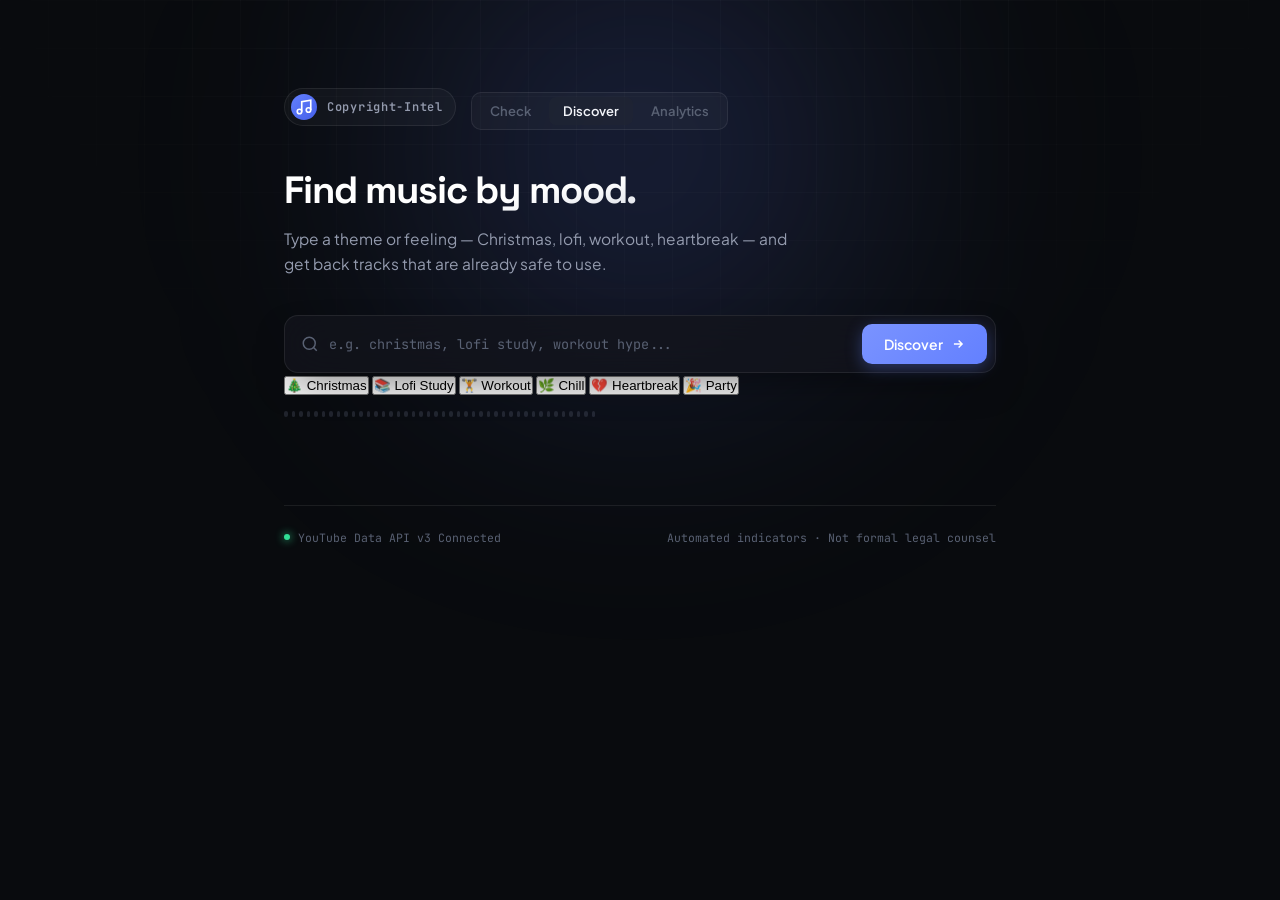
==== template/discover/discover.html @ 9c33b066 "added the discovery tab to search songs that matches your vibe" ====
<!DOCTYPE html>
<html lang="en">
<head>
  <meta charset="UTF-8" />
  <meta name="viewport" content="width=device-width, initial-scale=1.0" />
  <title>Discover | Copyright-Intel</title>
  <link rel="preconnect" href="https://fonts.googleapis.com">
  <link rel="preconnect" href="https://fonts.gstatic.com" crossorigin>
  <link href="https://fonts.googleapis.com/css2?family=Plus+Jakarta+Sans:wght@400;500;600;700&family=JetBrains+Mono:wght@400;500;600&family=Space+Grotesk:wght@500;600;700&display=swap" rel="stylesheet">
  <link rel="stylesheet" href="../styles.css">
</head>
<body>

<div class="bg-glow" aria-hidden="true"></div>
<div class="bg-grid" aria-hidden="true"></div>

<div class="page">
  <header class="header">
    <div class="brand-row">
      <div class="logo-box">
        <svg width="18" height="18" viewBox="0 0 24 24" fill="none" stroke="currentColor" stroke-width="2.2"><path d="M9 18V5l12-2v13"/><circle cx="6" cy="18" r="3"/><circle cx="18" cy="16" r="3"/></svg>
      </div>
      <span class="brand-label">Copyright-Intel</span>
    </div>
    <nav class="top-nav">
      <a href="../index.html" class="nav-link">Check</a>
      <a href="discover.html" class="nav-link active">Discover</a>
      <a href="../analytics/analytics.html" class="nav-link">Analytics</a>
    </nav>
    <h1 class="headline analytics-headline">Find music by mood.</h1>
    <p class="subhead">Type a theme or feeling — Christmas, lofi, workout, heartbreak — and get back tracks that are already safe to use.</p>
  </header>

  <!-- Search bar -->
  <div class="input-bar">
    <svg class="search-icon" width="18" height="18" viewBox="0 0 24 24" fill="none" stroke="currentColor" stroke-width="2"><circle cx="11" cy="11" r="8"/><path d="m21 21-4.3-4.3"/></svg>
    <input id="moodInput" type="text" placeholder="e.g. christmas, lofi study, workout hype..." class="url-input" spellcheck="false" autocomplete="off" />
    <button id="discoverBtn" class="check-btn">
      <span>Discover</span>
      <svg width="14" height="14" viewBox="0 0 24 24" fill="none" stroke="currentColor" stroke-width="2.5"><path d="M5 12h14M13 6l6 6-6 6"/></svg>
    </button>
  </div>

  <!-- Quick mood chips -->
  <div class="chip-row">
    <button class="chip" data-mood="christmas">🎄 Christmas</button>
    <button class="chip" data-mood="lofi study">📚 Lofi Study</button>
    <button class="chip" data-mood="workout hype">🏋️ Workout</button>
    <button class="chip" data-mood="chill acoustic">🌿 Chill</button>
    <button class="chip" data-mood="sad heartbreak">💔 Heartbreak</button>
    <button class="chip" data-mood="party upbeat">🎉 Party</button>
  </div>

  <div id="errorMsg" class="error-msg hidden"></div>
  <div id="waveformWrap" class="waveform state-idle" aria-hidden="true"></div>

  <!-- Results -->
  <div id="resultsWrap" class="hidden">
    <div class="recs-header" style="margin-top: 8px;">
      <span class="signal-dot"></span>
      <span id="resultsHeading" class="recs-heading">Results</span>
    </div>
    <div id="resultsList" class="recs-list"></div>
  </div>

  <div id="emptyState" class="empty-state hidden">
    <p>No safe tracks found for that search. Try a broader mood or genre.</p>
  </div>

  <footer class="footer">
    <div class="footer-status">
      <span class="pulse-dot"></span>
      <span class="footer-text">YouTube Data API v3 Connected</span>
    </div>
    <span class="footer-text">Automated indicators · Not formal legal counsel</span>
  </footer>
</div>

<script src="discover.js"></script>
</body>
</html>
---- template/styles.css ----
:root {
  --bg: #090B0E;
  --surface: rgba(19, 21, 28, 0.75);
  --surface-sub: rgba(25, 29, 39, 0.55);
  --surface-hover: rgba(32, 38, 52, 0.7);
  --line: rgba(255, 255, 255, 0.08);
  --line-strong: rgba(255, 255, 255, 0.14);
  --text: #F3F5FA;
  --text-dim: #949BAE;
  --text-faint: #596173;
  --accent: #6380FF;
  --accent-glow: rgba(99, 128, 255, 0.25);
  --signal: #31E096;
  --claim: #FF526C;
  --verify: #FFAE33;
}

* { box-sizing: border-box; margin: 0; padding: 0; }

body {
  background: var(--bg);
  color: var(--text);
  font-family: 'Plus Jakarta Sans', -apple-system, sans-serif;
  min-height: 100vh;
  position: relative;
  overflow-x: hidden;
  -webkit-font-smoothing: antialiased;
}

.hidden { display: none !important; }

/* Background Canvas */
.bg-glow {
  position: fixed;
  top: -150px;
  left: 50%;
  transform: translateX(-50%);
  width: 850px;
  height: 600px;
  background: radial-gradient(circle, var(--accent-glow) 0%, transparent 65%);
  filter: blur(120px);
  pointer-events: none;
  z-index: 0;
}

.bg-grid {
  position: fixed;
  inset: 0;
  background-image:
    linear-gradient(to right, rgba(255,255,255,0.02) 1px, transparent 1px),
    linear-gradient(to bottom, rgba(255,255,255,0.02) 1px, transparent 1px);
  background-size: 48px 48px;
  mask-image: radial-gradient(ellipse 70% 60% at 50% 0%, #000 40%, transparent 80%);
  pointer-events: none;
  z-index: 0;
}

.page {
  position: relative;
  z-index: 1;
  max-width: 760px;
  margin: 0 auto;
  padding: 88px 24px 64px;
}

/* Header */
.header { margin-bottom: 38px; }

.brand-row {
  display: inline-flex;
  align-items: center;
  gap: 10px;
  padding: 5px 12px 5px 6px;
  border-radius: 100px;
  background: rgba(255, 255, 255, 0.03);
  border: 1px solid var(--line);
  margin-bottom: 24px;
}

.logo-box {
  width: 26px;
  height: 26px;
  border-radius: 50%;
  display: flex;
  align-items: center;
  justify-content: center;
  background: linear-gradient(135deg, var(--accent), #455FE8);
  color: #fff;
}

.brand-label {
  font-family: 'JetBrains Mono', monospace;
  font-size: 12px;
  font-weight: 600;
  letter-spacing: 0.06em;
  color: var(--text-dim);
}

.headline {
  font-family: 'Space Grotesk', sans-serif;
  font-size: 46px;
  font-weight: 700;
  line-height: 1.08;
  letter-spacing: -0.03em;
  background: linear-gradient(170deg, #FFFFFF 40%, #A4ADC2 100%);
  -webkit-background-clip: text;
  background-clip: text;
  color: transparent;
}

.subhead {
  margin-top: 16px;
  max-width: 520px;
  font-size: 15.5px;
  line-height: 1.6;
  color: var(--text-dim);
}

/* Mode Tabs */
.mode-tabs {
  display: inline-flex;
  gap: 4px;
  padding: 4px;
  border-radius: 12px;
  background: rgba(255, 255, 255, 0.03);
  border: 1px solid var(--line);
  margin-bottom: 16px;
}

.mode-tab {
  display: flex;
  align-items: center;
  gap: 7px;
  padding: 9px 16px;
  border-radius: 9px;
  border: none;
  background: transparent;
  color: var(--text-faint);
  font-family: 'Plus Jakarta Sans', sans-serif;
  font-size: 13.5px;
  font-weight: 600;
  cursor: pointer;
  transition: all 0.2s ease;
}

.mode-tab svg { flex-shrink: 0; }

.mode-tab:hover { color: var(--text-dim); }

.mode-tab.active {
  background: var(--surface-hover);
  color: var(--text);
  box-shadow: 0 2px 10px -2px rgba(0,0,0,0.4);
}

.mode-tab.active svg { color: var(--accent); }

.mode-panel { margin-bottom: 20px; }

/* Input Bar */
.input-bar {
  display: flex;
  align-items: center;
  gap: 10px;
  padding: 8px 8px 8px 16px;
  border-radius: 14px;
  background: var(--surface);
  backdrop-filter: blur(20px);
  -webkit-backdrop-filter: blur(20px);
  border: 1px solid var(--line);
  box-shadow: 0 16px 36px -12px rgba(0,0,0,0.5);
  transition: all 0.25s ease;
}

.input-bar:focus-within {
  border-color: var(--accent);
  box-shadow: 0 0 0 3px rgba(99, 128, 255, 0.18), 0 20px 40px -12px rgba(0,0,0,0.6);
  transform: translateY(-1px);
}

.search-icon { color: var(--text-faint); flex-shrink: 0; }

.url-input {
  flex: 1;
  background: transparent;
  border: none;
  font-family: 'JetBrains Mono', monospace;
  font-size: 13.5px;
  color: var(--text);
  padding: 10px 0;
  min-width: 0;
}

.url-input:focus { outline: none; }
.url-input::placeholder { color: var(--text-faint); }

.check-btn {
  display: flex;
  align-items: center;
  gap: 8px;
  font-family: 'Plus Jakarta Sans', sans-serif;
  font-size: 14px;
  font-weight: 600;
  padding: 11px 22px;
  border-radius: 10px;
  border: none;
  cursor: pointer;
  background: linear-gradient(135deg, #7A93FF, var(--accent));
  color: #FFFFFF;
  box-shadow: 0 4px 16px rgba(99, 128, 255, 0.35);
  transition: all 0.2s ease;
}

.check-btn:hover {
  transform: translateY(-1px);
  filter: brightness(1.08);
  box-shadow: 0 6px 22px rgba(99, 128, 255, 0.45);
}

.check-btn:active { transform: translateY(0); }
.check-btn:disabled { opacity: 0.5; cursor: not-allowed; transform: none; }

/* Mic Bar */
.mic-bar {
  display: flex;
  align-items: center;
  justify-content: space-between;
  gap: 16px;
  padding: 16px 20px;
  border-radius: 14px;
  background: var(--surface);
  backdrop-filter: blur(20px);
  -webkit-backdrop-filter: blur(20px);
  border: 1px solid var(--line);
  box-shadow: 0 16px 36px -12px rgba(0,0,0,0.5);
}

.mic-left {
  display: flex;
  align-items: center;
  gap: 16px;
  min-width: 0;
}

.mic-btn {
  position: relative;
  flex-shrink: 0;
  width: 48px;
  height: 48px;
  border-radius: 50%;
  border: none;
  cursor: pointer;
  display: flex;
  align-items: center;
  justify-content: center;
  background: linear-gradient(135deg, #7A93FF, var(--accent));
  color: #fff;
  box-shadow: 0 4px 16px rgba(99, 128, 255, 0.4);
  transition: all 0.2s ease;
}

.mic-btn:hover { transform: scale(1.04); filter: brightness(1.08); }
.mic-btn:disabled { cursor: not-allowed; }

.mic-ring {
  position: absolute;
  inset: -6px;
  border-radius: 50%;
  border: 2px solid var(--accent);
  opacity: 0;
}

.mic-btn.listening .mic-ring {
  opacity: 1;
  animation: micPulse 1.3s ease-out infinite;
}

.mic-btn.listening {
  background: linear-gradient(135deg, #FF7A93, var(--claim));
  box-shadow: 0 4px 16px rgba(255, 82, 108, 0.4);
}

@keyframes micPulse {
  0% { transform: scale(0.9); opacity: 0.9; }
  100% { transform: scale(1.5); opacity: 0; }
}

.mic-copy { min-width: 0; }

.mic-status {
  font-size: 14.5px;
  font-weight: 600;
  color: var(--text);
}

.mic-hint {
  font-size: 12.5px;
  color: var(--text-faint);
  margin-top: 2px;
  white-space: nowrap;
  overflow: hidden;
  text-overflow: ellipsis;
}

.mic-seconds {
  flex-shrink: 0;
  padding: 9px 12px;
  border-radius: 9px;
  background: var(--surface-sub);
  border: 1px solid var(--line);
  color: var(--text-dim);
  font-family: 'JetBrains Mono', monospace;
  font-size: 12.5px;
  cursor: pointer;
}

.mic-seconds:focus { outline: none; border-color: var(--accent); }

.error-msg {
  font-family: 'JetBrains Mono', monospace;
  font-size: 12px;
  color: var(--claim);
  margin-bottom: 20px;
  padding: 12px 16px;
  border-radius: 10px;
  background: rgba(255, 82, 108, 0.08);
  border: 1px solid rgba(255, 82, 108, 0.25);
}

/* Waveform Visualizer */
.waveform {
  display: flex;
  align-items: center;
  gap: 4px;
  height: 38px;
  margin-bottom: 28px;
}

.waveform span {
  display: block;
  width: 3.5px;
  border-radius: 4px;
  background: var(--text-faint);
  opacity: 0.3;
  animation: bounce 1.1s ease-in-out infinite;
}

.waveform.state-idle span { animation-play-state: paused; height: 6px !important; }
.waveform.state-claim span { background: var(--claim); opacity: 0.95; }
.waveform.state-clear span { background: var(--signal); opacity: 0.95; }
.waveform.state-verify span { background: var(--verify); opacity: 0.95; }
.waveform.state-active span,
.waveform.state-listening span { background: var(--accent); opacity: 0.95; }

@keyframes bounce {
  0%, 100% { transform: scaleY(0.25); }
  50% { transform: scaleY(1); }
}

/* Results Card */
.results { animation: slideUp 0.35s cubic-bezier(0.16, 1, 0.3, 1) both; }

@keyframes slideUp {
  from { opacity: 0; transform: translateY(14px); }
  to { opacity: 1; transform: translateY(0); }
}

.result-card {
  border-radius: 18px;
  padding: 30px;
  background: var(--surface);
  backdrop-filter: blur(20px);
  -webkit-backdrop-filter: blur(20px);
  border: 1px solid var(--line);
  box-shadow: 0 24px 48px -18px rgba(0,0,0,0.6);
  margin-bottom: 22px;
}

.result-top {
  display: flex;
  align-items: flex-start;
  justify-content: space-between;
  gap: 18px;
  margin-bottom: 22px;
}

.sub-label {
  display: block;
  font-family: 'JetBrains Mono', monospace;
  font-size: 11px;
  font-weight: 500;
  text-transform: uppercase;
  letter-spacing: 0.08em;
  color: var(--text-faint);
  margin-bottom: 4px;
}

.result-title {
  font-family: 'Space Grotesk', sans-serif;
  font-size: 21px;
  font-weight: 600;
  letter-spacing: -0.02em;
  line-height: 1.3;
}

.result-channel {
  font-size: 14px;
  color: var(--text-dim);
  margin-top: 4px;
}

.badge {
  display: inline-flex;
  align-items: center;
  gap: 7px;
  font-family: 'JetBrains Mono', monospace;
  font-size: 11px;
  font-weight: 600;
  letter-spacing: 0.04em;
  text-transform: uppercase;
  padding: 7px 14px;
  border-radius: 100px;
  white-space: nowrap;
}

.badge .dot {
  width: 6px;
  height: 6px;
  border-radius: 50%;
  background: currentColor;
}

.badge-clear { background: rgba(49, 224, 150, 0.12); color: var(--signal); border: 1px solid rgba(49, 224, 150, 0.28); }
.badge-verify { background: rgba(255, 174, 51, 0.12); color: var(--verify); border: 1px solid rgba(255, 174, 51, 0.28); }
.badge-claim { background: rgba(255, 82, 108, 0.12); color: var(--claim); border: 1px solid rgba(255, 82, 108, 0.28); }

/* Verdict Explanation Banner */
.verdict-banner {
  display: flex;
  align-items: flex-start;
  gap: 12px;
  padding: 14px 18px;
  border-radius: 12px;
  background: rgba(255, 255, 255, 0.03);
  border: 1px solid var(--line);
  margin-bottom: 26px;
}

.verdict-icon {
  color: var(--accent);
  flex-shrink: 0;
  margin-top: 1px;
}

.verdict-message {
  font-size: 13.5px;
  line-height: 1.6;
  color: var(--text-dim);
}

/* Metadata Grid */
.meta-grid {
  display: grid;
  grid-template-columns: repeat(2, 1fr);
  gap: 12px;
}

.meta-item {
  padding: 14px 16px;
  border-radius: 12px;
  background: var(--surface-sub);
  border: 1px solid var(--line);
  display: flex;
  flex-direction: column;
  gap: 6px;
}

.meta-item.full-width {
  grid-column: span 2;
}

.meta-label {
  display: flex;
  align-items: center;
  gap: 6px;
  font-family: 'JetBrains Mono', monospace;
  font-size: 11px;
  font-weight: 500;
  color: var(--text-faint);
  text-transform: uppercase;
  letter-spacing: 0.04em;
}

.meta-label svg { color: var(--accent); }

.meta-val {
  font-size: 13.5px;
  font-weight: 500;
  color: var(--text);
  white-space: nowrap;
  overflow: hidden;
  text-overflow: ellipsis;
}

.meta-val.highlight {
  color: #B5C4FF;
  font-weight: 600;
}

/* Recommendations */
.recs-header {
  display: flex;
  align-items: center;
  gap: 8px;
  margin: 32px 0 14px;
}

.signal-dot {
  width: 6px;
  height: 6px;
  border-radius: 50%;
  background: var(--signal);
  box-shadow: 0 0 10px var(--signal);
}

.recs-heading {
  font-size: 13px;
  font-weight: 600;
  letter-spacing: 0.04em;
  text-transform: uppercase;
  color: var(--text-dim);
}

.recs-list {
  display: flex;
  flex-direction: column;
  gap: 10px;
}

.rec-row {
  display: flex;
  align-items: center;
  justify-content: space-between;
  padding: 14px 18px;
  border-radius: 12px;
  background: var(--surface);
  backdrop-filter: blur(16px);
  border: 1px solid var(--line);
  text-decoration: none;
  color: inherit;
  transition: all 0.2s ease;
}

.rec-row:hover {
  background: var(--surface-hover);
  border-color: var(--line-strong);
  transform: translateX(4px);
}

.rec-info {
  display: flex;
  align-items: center;
  gap: 14px;
  min-width: 0;
}

.rec-info svg { color: var(--signal); flex-shrink: 0; }

.rec-title {
  font-size: 14px;
  font-weight: 500;
  white-space: nowrap;
  overflow: hidden;
  text-overflow: ellipsis;
}

.rec-channel {
  font-family: 'JetBrains Mono', monospace;
  font-size: 11.5px;
  color: var(--text-faint);
  margin-top: 2px;
}

.rec-free-tag {
  font-family: 'JetBrains Mono', monospace;
  font-size: 10.5px;
  font-weight: 600;
  padding: 4px 10px;
  border-radius: 6px;
  background: rgba(49, 224, 150, 0.1);
  color: var(--signal);
  border: 1px solid rgba(49, 224, 150, 0.22);
}

/* Footer */
.footer {
  margin-top: 72px;
  padding-top: 24px;
  border-top: 1px solid var(--line);
  display: flex;
  align-items: center;
  justify-content: space-between;
  flex-wrap: wrap;
  gap: 12px;
}

.footer-status {
  display: flex;
  align-items: center;
  gap: 8px;
}

.pulse-dot {
  width: 6px;
  height: 6px;
  border-radius: 50%;
  background: var(--signal);
  box-shadow: 0 0 8px var(--signal);
}

.footer-text {
  font-family: 'JetBrains Mono', monospace;
  font-size: 11.5px;
  color: var(--text-faint);
}

@media (max-width: 580px) {
  .headline { font-size: 34px; }
  .meta-grid { grid-template-columns: 1fr; }
  .meta-item.full-width { grid-column: span 1; }
  .result-top { flex-direction: column; }
  .mic-hint { display: none; }
  .chart-grid { grid-template-columns: 1fr; }
}

/* Top Nav */
.top-nav {
  display: inline-flex;
  gap: 4px;
  margin-left: 12px;
  padding: 4px;
  border-radius: 10px;
  background: rgba(255, 255, 255, 0.03);
  border: 1px solid var(--line);
}

.nav-link {
  padding: 6px 14px;
  border-radius: 7px;
  font-size: 13px;
  font-weight: 600;
  color: var(--text-faint);
  text-decoration: none;
  transition: all 0.2s ease;
}

.nav-link:hover { color: var(--text-dim); }

.nav-link.active {
  background: var(--surface-hover);
  color: var(--text);
}

.analytics-headline { font-size: 38px; margin-top: 20px; }

/* Empty state */
.empty-state {
  padding: 60px 24px;
  text-align: center;
  color: var(--text-dim);
  font-size: 14.5px;
  border-radius: 16px;
  background: var(--surface);
  border: 1px solid var(--line);
}

.empty-state a { color: var(--accent); text-decoration: none; }
.empty-state a:hover { text-decoration: underline; }

/* Stat strip */
.stat-strip {
  display: grid;
  grid-template-columns: repeat(4, 1fr);
  gap: 12px;
  margin: 32px 0 28px;
}

.stat-card {
  display: flex;
  flex-direction: column;
  gap: 8px;
  padding: 18px 20px;
  border-radius: 14px;
  background: var(--surface);
  backdrop-filter: blur(20px);
  border: 1px solid var(--line);
}

.stat-label {
  font-family: 'JetBrains Mono', monospace;
  font-size: 10.5px;
  font-weight: 500;
  letter-spacing: 0.05em;
  text-transform: uppercase;
  color: var(--text-faint);
}

.stat-value {
  font-family: 'Space Grotesk', sans-serif;
  font-size: 28px;
  font-weight: 700;
  color: var(--text);
}

/* Chart grid */
.chart-grid {
  display: grid;
  grid-template-columns: 1fr 1fr;
  gap: 16px;
  margin-bottom: 32px;
}

.chart-card {
  padding: 22px 24px;
  border-radius: 16px;
  background: var(--surface);
  backdrop-filter: blur(20px);
  border: 1px solid var(--line);
}

.chart-card.full-width { grid-column: span 2; }

.chart-title {
  font-family: 'JetBrains Mono', monospace;
  font-size: 11px;
  font-weight: 500;
  letter-spacing: 0.05em;
  text-transform: uppercase;
  color: var(--text-faint);
  margin-bottom: 16px;
}

.chart-wrap { position: relative; height: 220px; }

@media (max-width: 700px) {
  .stat-strip { grid-template-columns: repeat(2, 1fr); }
}
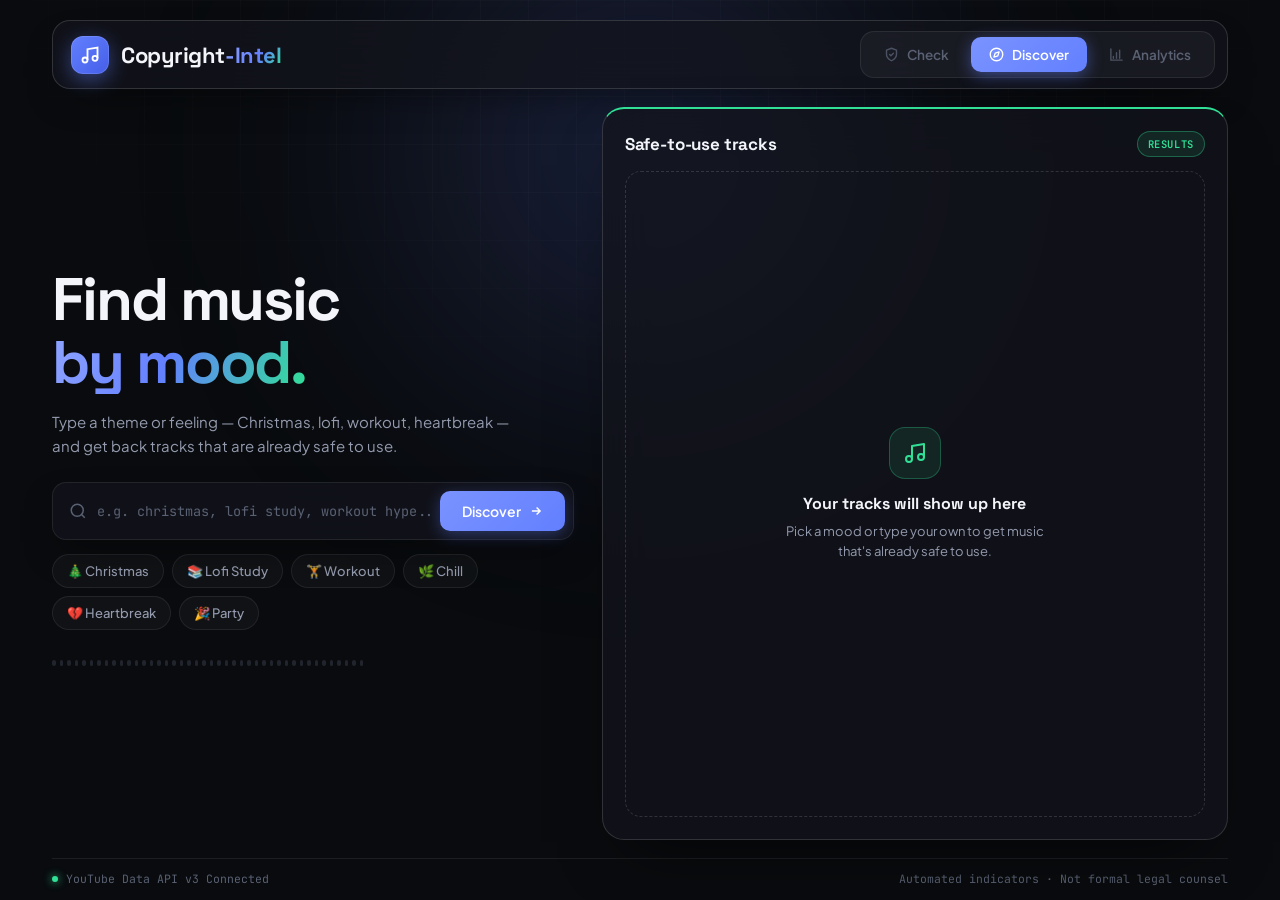
==== commit 234c6685: "made the discover page more refined" ====
--- a/template/discover/discover.html
+++ b/template/discover/discover.html
@@ -8,64 +8,98 @@
   <link rel="preconnect" href="https://fonts.gstatic.com" crossorigin>
   <link href="https://fonts.googleapis.com/css2?family=Plus+Jakarta+Sans:wght@400;500;600;700&family=JetBrains+Mono:wght@400;500;600&family=Space+Grotesk:wght@500;600;700&display=swap" rel="stylesheet">
   <link rel="stylesheet" href="../styles.css">
+
 </head>
 <body>
 
 <div class="bg-glow" aria-hidden="true"></div>
 <div class="bg-grid" aria-hidden="true"></div>
 
-<div class="page">
-  <header class="header">
+<div class="page discover-page">
+
+  <!-- Navbar -->
+  <header class="topbar">
     <div class="brand-row">
       <div class="logo-box">
-        <svg width="18" height="18" viewBox="0 0 24 24" fill="none" stroke="currentColor" stroke-width="2.2"><path d="M9 18V5l12-2v13"/><circle cx="6" cy="18" r="3"/><circle cx="18" cy="16" r="3"/></svg>
+        <svg width="20" height="20" viewBox="0 0 24 24" fill="none" stroke="currentColor" stroke-width="2.2"><path d="M9 18V5l12-2v13"/><circle cx="6" cy="18" r="3"/><circle cx="18" cy="16" r="3"/></svg>
       </div>
-      <span class="brand-label">Copyright-Intel</span>
+      <span class="brand-label">Copyright<b>-Intel</b></span>
     </div>
     <nav class="top-nav">
-      <a href="../index.html" class="nav-link">Check</a>
-      <a href="discover.html" class="nav-link active">Discover</a>
-      <a href="../analytics/analytics.html" class="nav-link">Analytics</a>
+      <a href="../index.html" class="nav-link">
+        <svg width="15" height="15" viewBox="0 0 24 24" fill="none" stroke="currentColor" stroke-width="2.2" stroke-linecap="round" stroke-linejoin="round"><path d="M12 22s8-4 8-10V5l-8-3-8 3v7c0 6 8 10 8 10z"/><path d="m9 12 2 2 4-4"/></svg>
+        Check
+      </a>
+      <a href="discover.html" class="nav-link active">
+        <svg width="15" height="15" viewBox="0 0 24 24" fill="none" stroke="currentColor" stroke-width="2.2" stroke-linecap="round" stroke-linejoin="round"><circle cx="12" cy="12" r="10"/><path d="m16.2 7.8-2.1 6.3-6.3 2.1 2.1-6.3z"/></svg>
+        Discover
+      </a>
+      <a href="../analytics/analytics.html" class="nav-link">
+        <svg width="15" height="15" viewBox="0 0 24 24" fill="none" stroke="currentColor" stroke-width="2.2" stroke-linecap="round" stroke-linejoin="round"><path d="M3 3v18h18"/><path d="M7 15v3M12 9v9M17 5v13"/></svg>
+        Analytics
+      </a>
     </nav>
-    <h1 class="headline analytics-headline">Find music by mood.</h1>
-    <p class="subhead">Type a theme or feeling — Christmas, lofi, workout, heartbreak — and get back tracks that are already safe to use.</p>
   </header>
 
-  <!-- Search bar -->
-  <div class="input-bar">
-    <svg class="search-icon" width="18" height="18" viewBox="0 0 24 24" fill="none" stroke="currentColor" stroke-width="2"><circle cx="11" cy="11" r="8"/><path d="m21 21-4.3-4.3"/></svg>
-    <input id="moodInput" type="text" placeholder="e.g. christmas, lofi study, workout hype..." class="url-input" spellcheck="false" autocomplete="off" />
-    <button id="discoverBtn" class="check-btn">
-      <span>Discover</span>
-      <svg width="14" height="14" viewBox="0 0 24 24" fill="none" stroke="currentColor" stroke-width="2.5"><path d="M5 12h14M13 6l6 6-6 6"/></svg>
-    </button>
-  </div>
+  <main class="split">
 
-  <!-- Quick mood chips -->
-  <div class="chip-row">
-    <button class="chip" data-mood="christmas">🎄 Christmas</button>
-    <button class="chip" data-mood="lofi study">📚 Lofi Study</button>
-    <button class="chip" data-mood="workout hype">🏋️ Workout</button>
-    <button class="chip" data-mood="chill acoustic">🌿 Chill</button>
-    <button class="chip" data-mood="sad heartbreak">💔 Heartbreak</button>
-    <button class="chip" data-mood="party upbeat">🎉 Party</button>
-  </div>
+    <!-- Left: search -->
+    <section class="search-panel">
+      <h1 class="headline">Find music<br><span class="hl">by mood.</span></h1>
+      <p class="subhead">Type a theme or feeling — Christmas, lofi, workout, heartbreak — and get back tracks that are already safe to use.</p>
 
-  <div id="errorMsg" class="error-msg hidden"></div>
-  <div id="waveformWrap" class="waveform state-idle" aria-hidden="true"></div>
+      <!-- Search bar -->
+      <div class="input-bar">
+        <svg class="search-icon" width="18" height="18" viewBox="0 0 24 24" fill="none" stroke="currentColor" stroke-width="2"><circle cx="11" cy="11" r="8"/><path d="m21 21-4.3-4.3"/></svg>
+        <input id="moodInput" type="text" placeholder="e.g. christmas, lofi study, workout hype..." class="url-input" spellcheck="false" autocomplete="off" />
+        <button id="discoverBtn" class="check-btn">
+          <span>Discover</span>
+          <svg width="14" height="14" viewBox="0 0 24 24" fill="none" stroke="currentColor" stroke-width="2.5"><path d="M5 12h14M13 6l6 6-6 6"/></svg>
+        </button>
+      </div>
 
-  <!-- Results -->
-  <div id="resultsWrap" class="hidden">
-    <div class="recs-header" style="margin-top: 8px;">
-      <span class="signal-dot"></span>
-      <span id="resultsHeading" class="recs-heading">Results</span>
-    </div>
-    <div id="resultsList" class="recs-list"></div>
-  </div>
+      <!-- Quick mood chips -->
+      <div class="chip-row">
+        <button class="chip" data-mood="christmas">🎄 Christmas</button>
+        <button class="chip" data-mood="lofi study">📚 Lofi Study</button>
+        <button class="chip" data-mood="workout hype">🏋️ Workout</button>
+        <button class="chip" data-mood="chill acoustic">🌿 Chill</button>
+        <button class="chip" data-mood="sad heartbreak">💔 Heartbreak</button>
+        <button class="chip" data-mood="party upbeat">🎉 Party</button>
+      </div>
 
-  <div id="emptyState" class="empty-state hidden">
-    <p>No safe tracks found for that search. Try a broader mood or genre.</p>
-  </div>
+      <div id="errorMsg" class="error-msg hidden"></div>
+      <div id="waveformWrap" class="waveform state-idle" aria-hidden="true"></div>
+    </section>
+
+    <!-- Right: results -->
+    <section class="results-panel" aria-label="Results">
+      <div class="panel-head">
+        <h2 class="panel-title">Safe-to-use tracks</h2>
+        <span class="panel-tag">Results</span>
+      </div>
+
+      <div class="results-placeholder">
+        <div class="ph-icon">
+          <svg width="24" height="24" viewBox="0 0 24 24" fill="none" stroke="currentColor" stroke-width="2" stroke-linecap="round" stroke-linejoin="round"><path d="M9 18V5l12-2v13"/><circle cx="6" cy="18" r="3"/><circle cx="18" cy="16" r="3"/></svg>
+        </div>
+        <strong>Your tracks will show up here</strong>
+        <span>Pick a mood or type your own to get music that's already safe to use.</span>
+      </div>
+
+      <div id="resultsWrap" class="hidden">
+        <div class="recs-header">
+          <span class="signal-dot"></span>
+          <span id="resultsHeading" class="recs-heading">Results</span>
+        </div>
+        <div id="resultsList" class="recs-list"></div>
+      </div>
+
+      <div id="emptyState" class="empty-state hidden">
+        <p>No safe tracks found for that search. Try a broader mood or genre.</p>
+      </div>
+    </section>
+  </main>
 
   <footer class="footer">
     <div class="footer-status">
--- a/template/styles.css
+++ b/template/styles.css
@@ -744,4 +744,614 @@
 
 @media (max-width: 700px) {
   .stat-strip { grid-template-columns: repeat(2, 1fr); }
+}
+
+/* Mood chips (Discover page) */
+.chip-row {
+  display: flex;
+  flex-wrap: wrap;
+  gap: 8px;
+  margin: 16px 0 28px;
+}
+
+.chip {
+  padding: 8px 14px;
+  border-radius: 100px;
+  background: rgba(255, 255, 255, 0.03);
+  border: 1px solid var(--line);
+  color: var(--text-dim);
+  font-family: 'Plus Jakarta Sans', sans-serif;
+  font-size: 13px;
+  font-weight: 500;
+  cursor: pointer;
+  transition: all 0.2s ease;
+}
+
+.chip:hover {
+  background: var(--surface-hover);
+  border-color: var(--line-strong);
+  color: var(--text);
+  transform: translateY(-1px);
+}
+
+/* Expandable recommendation cards with inline players */
+.rec-card {
+  border-radius: 12px;
+  overflow: hidden;
+}
+
+.rec-row-btn {
+  width: 100%;
+  font-family: inherit;
+  cursor: pointer;
+}
+
+.rec-row-btn.expanded {
+  border-color: var(--accent);
+  border-bottom-left-radius: 0;
+  border-bottom-right-radius: 0;
+}
+
+.rec-player-wrap {
+  border-radius: 0 0 12px 12px;
+  overflow: hidden;
+  border: 1px solid var(--accent);
+  border-top: none;
+  background: #000;
+}
+
+.rec-player-wrap iframe {
+  display: block;
+}
+
+/* Section divider (Analytics page) */
+.section-divider {
+  height: 1px;
+  background: var(--line);
+  margin: 40px 0 28px;
+}
+
+/* ===== Check page: one-screen layout (this page only) ===== */
+.page.landing-page {
+  max-width: 1240px;
+  padding: 20px 32px 14px;
+  min-height: 100vh;
+  display: flex;
+  flex-direction: column;
+  gap: 18px;
+}
+
+/* ---------- Navbar ---------- */
+.topbar {
+  display: flex;
+  align-items: center;
+  justify-content: space-between;
+  gap: 16px;
+  padding: 10px 12px 10px 18px;
+  border-radius: 18px;
+  background: var(--surface);
+  backdrop-filter: blur(24px);
+  -webkit-backdrop-filter: blur(24px);
+  border: 1px solid var(--line-strong);
+  box-shadow: 0 16px 40px -20px rgba(0,0,0,0.7);
+}
+
+/* Wordmark */
+.topbar .brand-row {
+  margin: 0; padding: 0; gap: 12px;
+  background: none; border: none; border-radius: 0;
+}
+.topbar .logo-box {
+  width: 38px; height: 38px; border-radius: 12px;
+  box-shadow: 0 6px 20px rgba(99,128,255,0.45), 0 0 0 1px rgba(255,255,255,0.12) inset;
+}
+.topbar .brand-label {
+  font-family: 'Space Grotesk', sans-serif;
+  font-size: 22px; font-weight: 700; letter-spacing: -0.02em;
+  color: var(--text);
+}
+.topbar .brand-label b {
+  font-weight: 700;
+  background: linear-gradient(120deg, #8FA4FF, var(--accent) 60%, #31E096);
+  -webkit-background-clip: text; background-clip: text; color: transparent;
+}
+
+/* Nav pills */
+.topbar .top-nav {
+  margin: 0; padding: 5px; gap: 4px;
+  border-radius: 14px;
+  background: rgba(255,255,255,0.04);
+  border: 1px solid var(--line);
+}
+.topbar .nav-link {
+  display: inline-flex; align-items: center; gap: 8px;
+  padding: 9px 18px;
+  border-radius: 10px;
+  font-size: 13.5px;
+}
+.topbar .nav-link svg { flex-shrink: 0; opacity: 0.8; }
+.topbar .nav-link:hover { color: var(--text); background: rgba(255,255,255,0.05); }
+.topbar .nav-link.active {
+  color: #fff;
+  background: linear-gradient(135deg, #7A93FF, var(--accent));
+  box-shadow: 0 4px 16px rgba(99,128,255,0.45);
+}
+.topbar .nav-link.active svg { opacity: 1; }
+
+/* ---------- Hero ---------- */
+.hero {
+  flex: 1;
+  min-height: 0;
+  display: grid;
+  grid-template-columns: 1.05fr 1fr;
+  gap: 56px;
+  margin-top: 4.5rem;
+  align-items: center;
+}
+
+.eyebrow {
+  display: inline-flex; align-items: center; gap: 8px;
+  font-family: 'JetBrains Mono', monospace;
+  font-size: 11px; font-weight: 600; letter-spacing: 0.1em; text-transform: uppercase;
+  color: var(--signal);
+  margin-bottom: 16px;
+}
+.eyebrow::before { content: ""; width: 22px; height: 1px; background: var(--signal); }
+
+/* Catchy headline: two lines, second one highlighted */
+.hero-copy .headline {
+  font-size: clamp(44px, 8vh, 72px);
+  line-height: 1.02;
+  letter-spacing: -0.035em;
+  background: none;
+  -webkit-background-clip: initial; background-clip: initial;
+  color: var(--text);
+}
+.hero-copy .headline .hl {
+  display: inline-block;
+  background: linear-gradient(110deg, #8FA4FF 0%, var(--accent) 45%, #31E096 100%);
+  -webkit-background-clip: text; background-clip: text; color: transparent;
+}
+.hero-copy .subhead { max-width: 470px; margin-top: 18px; font-size: 16px; color: var(--text-dim); }
+
+.feature-list { list-style: none; margin-top: 24px; display: grid; grid-template-columns: 1fr 1fr; gap: 10px 20px; max-width: 470px; }
+.feature-list li { display: flex; align-items: center; gap: 10px; font-size: 13.5px; font-weight: 500; color: var(--text); }
+.feature-list .tick {
+  width: 22px; height: 22px; flex-shrink: 0; border-radius: 50%;
+  display: flex; align-items: center; justify-content: center;
+  color: var(--signal);
+  background: rgba(49, 224, 150, 0.1);
+  border: 1px solid rgba(49, 224, 150, 0.25);
+}
+
+/* ---------- Tool card ---------- */
+.tool-card {
+  padding: 24px;
+  border-radius: 22px;
+  background: var(--surface);
+  backdrop-filter: blur(24px);
+  -webkit-backdrop-filter: blur(24px);
+  border: 1px solid var(--line-strong);
+  box-shadow: 0 30px 60px -24px rgba(0,0,0,0.65), 0 0 0 1px rgba(255,255,255,0.02) inset;
+}
+.tool-head { margin-bottom: 16px; }
+.tool-title { font-family: 'Space Grotesk', sans-serif; font-size: 20px; font-weight: 700; letter-spacing: -0.01em; }
+.tool-sub { font-size: 13px; color: var(--text-dim); margin-top: 4px; }
+
+.tool-card .mode-tabs { display: flex; width: 100%; margin-bottom: 14px; }
+.tool-card .mode-tab { flex: 1; justify-content: center; }
+.tool-card .mode-panel { margin-bottom: 0; }
+.tool-card .input-bar,
+.tool-card .mic-bar { background: var(--surface-sub); box-shadow: none; }
+.tool-card .input-bar:focus-within { transform: none; box-shadow: 0 0 0 3px rgba(99,128,255,0.18); }
+.tool-card .error-msg { margin: 14px 0 0; }
+.tool-card .waveform { justify-content: center; margin: 18px 0 0; height: 36px; overflow: hidden; }
+.tool-foot { margin-top: 14px; padding-top: 12px; border-top: 1px solid var(--line); font-size: 12.5px; color: var(--text-faint); }
+
+/* ---------- Verdict strip ---------- */
+.verdict-strip { display: grid; grid-template-columns: 150px repeat(3, 1fr); gap: 12px; align-items: stretch; }
+.strip-label {
+  display: flex; flex-direction: column; justify-content: center; gap: 4px;
+  font-family: 'JetBrains Mono', monospace;
+  font-size: 11px; font-weight: 600; letter-spacing: 0.08em; text-transform: uppercase;
+  color: var(--text-faint);
+}
+.strip-label span { color: var(--text-dim); font-family: 'Plus Jakarta Sans', sans-serif; font-size: 13px; font-weight: 500; letter-spacing: 0; text-transform: none; }
+
+.verdict-item {
+  --c: var(--signal);
+  padding: 12px 16px;
+  border-radius: 14px;
+  background: var(--surface);
+  border: 1px solid var(--line);
+  border-left: 3px solid var(--c);
+}
+.verdict-item.clear  { --c: var(--signal); }
+.verdict-item.verify { --c: var(--verify); }
+.verdict-item.claim  { --c: var(--claim); }
+.verdict-name { font-size: 14px; font-weight: 600; color: var(--c); display: flex; align-items: center; gap: 8px; }
+.verdict-name i { width: 7px; height: 7px; border-radius: 50%; background: var(--c); box-shadow: 0 0 8px var(--c); display: inline-block; }
+.verdict-desc { font-size: 12.5px; color: var(--text-dim); margin-top: 3px; line-height: 1.45; }
+
+.landing-page .footer { margin-top: 0; padding-top: 12px; }
+
+/* Fit short laptop screens */
+@media (min-width: 961px) and (max-height: 760px) {
+  .page.landing-page { gap: 12px; padding-top: 14px; }
+  .hero-copy .subhead { margin-top: 12px; font-size: 15px; }
+  .feature-list { margin-top: 16px; }
+  .tool-card { padding: 18px; }
+  .tool-head { margin-bottom: 12px; }
+  .tool-card .waveform { margin-top: 12px; height: 28px; }
+  .tool-foot { display: none; }
+  .verdict-desc { display: none; }
+}
+
+/* Desktop: lock to one screen */
+@media (min-width: 961px) {
+  .page.landing-page { height: 100vh; height: 100dvh; }
+  body { overflow-y: hidden; }
+}
+
+/* Tablet / phone: stack and allow normal scrolling */
+@media (max-width: 960px) {
+  .hero { grid-template-columns: 1fr; gap: 32px; padding: 12px 0; }
+  .verdict-strip { grid-template-columns: 1fr; }
+  .strip-label { flex-direction: row; align-items: baseline; gap: 10px; }
+}
+@media (max-width: 640px) {
+  .page.landing-page { padding: 14px 16px; }
+  .topbar { flex-direction: column; align-items: flex-start; padding: 14px; }
+  .topbar .top-nav { width: 100%; }
+  .topbar .nav-link { flex: 1; justify-content: center; padding: 9px 8px; }
+  .feature-list { grid-template-columns: 1fr; }
+  .tool-card { padding: 18px; }
+  .tool-card .input-bar { flex-wrap: wrap; padding: 10px; }
+  .tool-card .url-input { flex-basis: 70%; }
+  .tool-card .check-btn { width: 100%; justify-content: center; }
+}
+
+
+/* ===== Discover page: one-screen split layout (this page only) ===== */
+.page.discover-page {
+  max-width: 1240px;
+  padding: 20px 32px 14px;
+  min-height: 100vh;
+  display: flex;
+  flex-direction: column;
+  gap: 18px;
+}
+
+/* ---------- Navbar (shared look across pages) ---------- */
+.topbar {
+  display: flex; align-items: center; justify-content: space-between; gap: 16px;
+  padding: 10px 12px 10px 18px;
+  border-radius: 18px;
+  background: var(--surface);
+  backdrop-filter: blur(24px); -webkit-backdrop-filter: blur(24px);
+  border: 1px solid var(--line-strong);
+  box-shadow: 0 16px 40px -20px rgba(0,0,0,0.7);
+}
+.topbar .brand-row { margin: 0; padding: 0; gap: 12px; background: none; border: none; border-radius: 0; }
+.topbar .logo-box { width: 38px; height: 38px; border-radius: 12px; box-shadow: 0 6px 20px rgba(99,128,255,0.45), 0 0 0 1px rgba(255,255,255,0.12) inset; }
+.topbar .brand-label { font-family: 'Space Grotesk', sans-serif; font-size: 22px; font-weight: 700; letter-spacing: -0.02em; color: var(--text); }
+.topbar .brand-label b { font-weight: 700; background: linear-gradient(120deg, #8FA4FF, var(--accent) 60%, #31E096); -webkit-background-clip: text; background-clip: text; color: transparent; }
+.topbar .top-nav { margin: 0; padding: 5px; gap: 4px; border-radius: 14px; background: rgba(255,255,255,0.04); border: 1px solid var(--line); }
+.topbar .nav-link { display: inline-flex; align-items: center; gap: 8px; padding: 9px 18px; border-radius: 10px; font-size: 13.5px; }
+.topbar .nav-link svg { flex-shrink: 0; opacity: 0.8; }
+.topbar .nav-link:hover { color: var(--text); background: rgba(255,255,255,0.05); }
+.topbar .nav-link.active { color: #fff; background: linear-gradient(135deg, #7A93FF, var(--accent)); box-shadow: 0 4px 16px rgba(99,128,255,0.45); }
+.topbar .nav-link.active svg { opacity: 1; }
+
+/* ---------- Split: search on the left, results on the right ---------- */
+.split {
+  flex: 1; min-height: 0;
+  display: grid;
+  grid-template-columns: 1fr 1.2fr;
+  gap: 28px;
+  align-items: stretch;
+}
+
+.search-panel { display: flex; flex-direction: column; justify-content: center; min-width: 0; }
+
+.eyebrow {
+  display: inline-flex; align-items: center; gap: 8px; align-self: flex-start;
+  font-family: 'JetBrains Mono', monospace;
+  font-size: 11px; font-weight: 600; letter-spacing: 0.1em; text-transform: uppercase;
+  color: var(--signal);
+  margin-bottom: 14px;
+}
+.eyebrow::before { content: ""; width: 22px; height: 1px; background: var(--signal); }
+
+.search-panel .headline {
+  font-size: clamp(38px, 7vh, 60px);
+  line-height: 1.04; letter-spacing: -0.035em;
+  background: none; -webkit-background-clip: initial; background-clip: initial;
+  color: var(--text);
+  margin: 0;
+}
+.search-panel .headline .hl {
+  display: inline-block;
+  background: linear-gradient(110deg, #8FA4FF 0%, var(--accent) 45%, #31E096 100%);
+  -webkit-background-clip: text; background-clip: text; color: transparent;
+}
+.search-panel .subhead { max-width: 480px; margin: 16px 0 0; font-size: 15px; color: var(--text-dim); }
+
+.search-panel .input-bar { margin: 24px 0 0; }
+.search-panel .chip-row { margin: 14px 0 0; }
+.search-panel .error-msg { margin: 14px 0 0; }
+.search-panel .waveform { justify-content: flex-start; margin: 18px 0 0; height: 30px; overflow: hidden; }
+
+/* ---------- Results panel ---------- */
+.results-panel {
+  position: relative;
+  display: flex; flex-direction: column;
+  min-height: 0; min-width: 0;
+  padding: 22px;
+  border-radius: 22px;
+  background: var(--surface);
+  backdrop-filter: blur(24px); -webkit-backdrop-filter: blur(24px);
+  border: 1px solid var(--line-strong);
+  border-top: 2px solid var(--signal);
+  box-shadow: 0 30px 60px -28px rgba(0,0,0,0.65);
+  overflow: hidden;
+}
+.panel-head { display: flex; align-items: center; justify-content: space-between; gap: 12px; margin-bottom: 14px; }
+.panel-title { font-family: 'Space Grotesk', sans-serif; font-size: 17px; font-weight: 700; letter-spacing: -0.01em; }
+.panel-tag {
+  font-family: 'JetBrains Mono', monospace; font-size: 10.5px; font-weight: 600; letter-spacing: 0.06em; text-transform: uppercase;
+  padding: 5px 10px; border-radius: 100px;
+  color: var(--signal);
+  border: 1px solid rgba(49,224,150,0.35); background: rgba(49,224,150,0.1);
+}
+
+#resultsWrap:not(.hidden) { display: flex; flex-direction: column; flex: 1; min-height: 0; }
+#resultsWrap .recs-header { margin-top: 0 !important; }
+#resultsList { flex: 1; min-height: 0; overflow-y: auto; padding-right: 4px; }
+#resultsList::-webkit-scrollbar { width: 6px; }
+#resultsList::-webkit-scrollbar-thumb { background: var(--line-strong); border-radius: 6px; }
+
+#emptyState:not(.hidden) { flex: 1; display: flex; align-items: center; justify-content: center; text-align: center; }
+
+.results-placeholder {
+  flex: 1;
+  display: flex; flex-direction: column; align-items: center; justify-content: center; text-align: center; gap: 8px;
+  border: 1px dashed var(--line-strong);
+  border-radius: 16px;
+  padding: 24px;
+}
+.results-placeholder .ph-icon {
+  width: 52px; height: 52px; border-radius: 16px;
+  display: flex; align-items: center; justify-content: center;
+  color: var(--signal);
+  background: rgba(49,224,150,0.1); border: 1px solid rgba(49,224,150,0.28);
+  margin-bottom: 6px;
+}
+.results-placeholder strong { font-family: 'Space Grotesk', sans-serif; font-size: 16px; }
+.results-placeholder span { font-size: 13px; color: var(--text-dim); max-width: 280px; line-height: 1.5; }
+/* hide the placeholder once results or the empty message are showing */
+.results-panel:has(#resultsWrap:not(.hidden)) .results-placeholder,
+.results-panel:has(#emptyState:not(.hidden)) .results-placeholder { display: none; }
+
+.discover-page .footer { margin-top: 0; padding-top: 12px; }
+
+@media (min-width: 961px) and (max-height: 720px) {
+  .page.discover-page { gap: 12px; padding-top: 14px; }
+  .search-panel .subhead { margin-top: 10px; font-size: 14px; }
+  .search-panel .input-bar { margin-top: 16px; }
+  .eyebrow { margin-bottom: 8px; }
+}
+@media (min-width: 961px) {
+  .page.discover-page { height: 100vh; height: 100dvh; }
+  body { overflow-y: hidden; }
+}
+@media (max-width: 960px) {
+  .split { grid-template-columns: 1fr; gap: 24px; }
+  .results-panel { min-height: 340px; }
+  #resultsList { max-height: 460px; }
+}
+@media (max-width: 640px) {
+  .page.discover-page { padding: 14px 16px; }
+  .topbar { flex-direction: column; align-items: flex-start; padding: 14px; }
+  .topbar .top-nav { width: 100%; }
+  .topbar .nav-link { flex: 1; justify-content: center; padding: 9px 8px; }
+  .search-panel .input-bar { flex-wrap: wrap; padding: 10px; }
+  .search-panel .url-input { flex-basis: 70%; }
+  .search-panel .check-btn { width: 100%; justify-content: center; }
+}
+
+  /* ===== Wide, categorized dashboard (this page only) ===== */
+  .page.wide { max-width: 1400px; padding: 40px 32px 32px;}
+
+  /* Header */
+  .page.wide .header { display: flex; align-items: center; flex-wrap: wrap; gap: 16px 20px; margin-bottom: 24px; }
+  .page.wide .brand-row { margin-bottom: 0; }
+  .page.wide .top-nav { margin-left: 0; }
+  .head-title { display: flex; align-items: baseline; gap: 16px; flex-wrap: wrap; flex-basis: 100%; }
+  .page.wide .analytics-headline { margin-top: 0; font-size: 30px; }
+  .page.wide .subhead { margin-top: 0; max-width: none; font-size: 14px; }
+
+  /* Section panels */
+  .section {
+    --tone: var(--accent);
+    padding: 22px;
+    border-radius: 20px;
+    background: var(--surface-sub);
+    border: 1px solid var(--line);
+    border-top: 2px solid var(--tone);
+    margin-bottom: 20px;
+  }
+  .section.checks   { --tone: var(--accent); }
+  .section.discover { --tone: var(--signal); }
+
+  .section-head {
+    display: flex;
+    align-items: center;
+    gap: 14px;
+    margin-bottom: 18px;
+  }
+  .section-icon {
+    width: 38px; height: 38px;
+    border-radius: 10px;
+    display: flex; align-items: center; justify-content: center;
+    color: var(--tone);
+    background: color-mix(in srgb, var(--tone) 14%, transparent);
+    border: 1px solid color-mix(in srgb, var(--tone) 30%, transparent);
+    flex-shrink: 0;
+  }
+  .section-titles { min-width: 0; flex: 1; }
+  .section-title {
+    font-family: 'Space Grotesk', sans-serif;
+    font-size: 19px; font-weight: 700; letter-spacing: -0.01em;
+  }
+  .section-desc { font-size: 13px; color: var(--text-dim); margin-top: 2px; }
+  .section-tag {
+    font-family: 'JetBrains Mono', monospace;
+    font-size: 10.5px; font-weight: 600; letter-spacing: 0.06em; text-transform: uppercase;
+    padding: 5px 10px; border-radius: 100px;
+    color: var(--tone);
+    border: 1px solid color-mix(in srgb, var(--tone) 35%, transparent);
+    background: color-mix(in srgb, var(--tone) 10%, transparent);
+  }
+
+  /* Sub-group labels inside a section */
+  .group-label {
+    display: flex; align-items: center; gap: 8px;
+    font-family: 'JetBrains Mono', monospace;
+    font-size: 10.5px; font-weight: 600; letter-spacing: 0.08em; text-transform: uppercase;
+    color: var(--text-faint);
+    margin: 0 0 10px;
+  }
+  .group-label::after { content: ""; flex: 1; height: 1px; background: var(--line); }
+
+  /* Stat cards: colored left edge + dot so each number is recognisable */
+  .stat-strip { margin: 0 0 18px; gap: 12px; }
+  .stat-strip.four { grid-template-columns: repeat(4, 1fr); }
+  .stat-card { position: relative; padding-left: 22px; overflow: hidden; }
+  .stat-card::before {
+    content: ""; position: absolute; left: 0; top: 0; bottom: 0; width: 4px;
+    background: var(--c, var(--text-faint));
+  }
+  .stat-card.c-total  { --c: var(--accent); }
+  .stat-card.c-clear  { --c: var(--signal); }
+  .stat-card.c-verify { --c: var(--verify); }
+  .stat-card.c-claim  { --c: var(--claim); }
+  .stat-note { font-size: 11.5px; color: var(--text-faint); margin-top: -2px; }
+
+  /* Cards */
+  .chart-card { min-width: 0; }
+  .chart-title { margin-bottom: 4px; }
+  .chart-sub { font-size: 12px; color: var(--text-faint); margin-bottom: 14px; }
+  .chart-wrap { height: 230px; }
+
+  /* Checks layout: verdict | genres | recent(spans 2 rows) / trend spans 2 cols */
+  .checks-grid {
+    display: grid;
+    grid-template-columns: 1fr 1fr 1.15fr;
+    grid-template-rows: auto auto;
+    gap: 16px;
+  }
+  .checks-grid .verdict  { grid-column: 1; grid-row: 1; }
+  .checks-grid .genres   { grid-column: 2; grid-row: 1; }
+  .checks-grid .trend    { grid-column: 1 / span 2; grid-row: 2; }
+  .checks-grid .recent   { grid-column: 3; grid-row: 1 / span 2; display: flex; flex-direction: column; }
+  .recent .recs-list { flex: 1; overflow-y: auto; max-height: 560px; padding-right: 4px; }
+  .recent .rec-row { padding: 10px 14px; gap: 10px; }
+  .recent .rec-row:hover { transform: none; }
+  .recent .recs-list::-webkit-scrollbar { width: 6px; }
+  .recent .recs-list::-webkit-scrollbar-thumb { background: var(--line-strong); border-radius: 6px; }
+
+  /* Discover layout: two stats stacked | mood chart */
+  .discover-grid { display: grid; grid-template-columns: 1fr 2.2fr; gap: 16px; }
+  .discover-stats { display: grid; grid-template-rows: 1fr 1fr; gap: 12px; }
+  .discover-stats .stat-card { justify-content: center; }
+  .discover-stats .stat-strip { margin: 0; }
+
+  .page.wide .footer { margin-top: 24px; }
+
+  @media (max-width: 1100px) {
+    .stat-strip.four { grid-template-columns: repeat(2, 1fr); }
+    .checks-grid { grid-template-columns: 1fr 1fr; }
+    .checks-grid .verdict { grid-column: 1; grid-row: 1; }
+    .checks-grid .genres  { grid-column: 2; grid-row: 1; }
+    .checks-grid .trend   { grid-column: 1 / span 2; grid-row: 2; }
+    .checks-grid .recent  { grid-column: 1 / span 2; grid-row: 3; }
+    .recent .recs-list { max-height: 320px; }
+    .discover-grid { grid-template-columns: 1fr; }
+    .discover-stats { grid-template-rows: none; grid-template-columns: 1fr 1fr; }
+  }
+  @media (max-width: 700px) {
+    .page.wide { padding: 32px 16px; }
+    .section { padding: 16px; }
+    .section-tag { display: none; }
+    .checks-grid { grid-template-columns: 1fr; }
+    .checks-grid .verdict, .checks-grid .genres, .checks-grid .trend, .checks-grid .recent { grid-column: 1; grid-row: auto; }
+    .discover-stats { grid-template-columns: 1fr; }
+  }
+
+
+/* ==========================================================================
+   FORCE GLOBAL SCROLLING EXCEPT ON LANDING PAGE
+   ========================================================================== */
+
+/* 1. Force the root and body to ALWAYS allow vertical scrolling */
+html {
+  overflow-y: scroll !important; /* Forces scrollbar to be active and visible */
+  height: auto !important;
+}
+
+body {
+  overflow-y: auto !important;
+  overflow-x: hidden;
+  height: auto !important;
+  min-height: 100vh !important;
+}
+
+/* 2. Lock ONLY index.html (landing-page) on desktop, without touching body */
+@media (min-width: 961px) {
+  .page.landing-page {
+    height: 100vh !important;
+    height: 100dvh !important;
+    overflow: hidden !important;
+  }
+}
+
+/* 3. Allow wide dashboard pages (Analytics, Discover) to grow and scroll naturally */
+.page.wide {
+  height: auto !important;
+  min-height: 100vh !important;
+  overflow: visible !important;
+}
+
+
+/* ==========================================================================
+   ANALYTICS: shared navbar + page title
+   (the .topbar look itself is defined above and shared with Check/Discover)
+   ========================================================================== */
+
+.page.wide { padding-top: 20px; }
+.page.wide > .topbar { margin-bottom: 36px; }
+
+.page-title { margin: 0 0 28px; padding-left: 4px; }
+.page-title .eyebrow { margin-bottom: 12px; }
+
+.page-title .headline {
+  font-size: clamp(34px, 5vw, 52px);
+  line-height: 1.04;
+  letter-spacing: -0.035em;
+  background: none;
+  -webkit-background-clip: initial; background-clip: initial;
+  color: var(--text);
+}
+.page-title .headline .hl {
+  display: inline-block;
+  background: linear-gradient(110deg, #8FA4FF 0%, var(--accent) 45%, #31E096 100%);
+  -webkit-background-clip: text; background-clip: text; color: transparent;
+}
+.page-title .subhead { margin-top: 12px; max-width: 560px; font-size: 15px; }
+
+@media (max-width: 700px) {
+  .page.wide { padding: 14px 16px 32px; }
+  .page.wide > .topbar { margin-bottom: 24px; }
+  .page-title { margin-bottom: 20px; }
 }
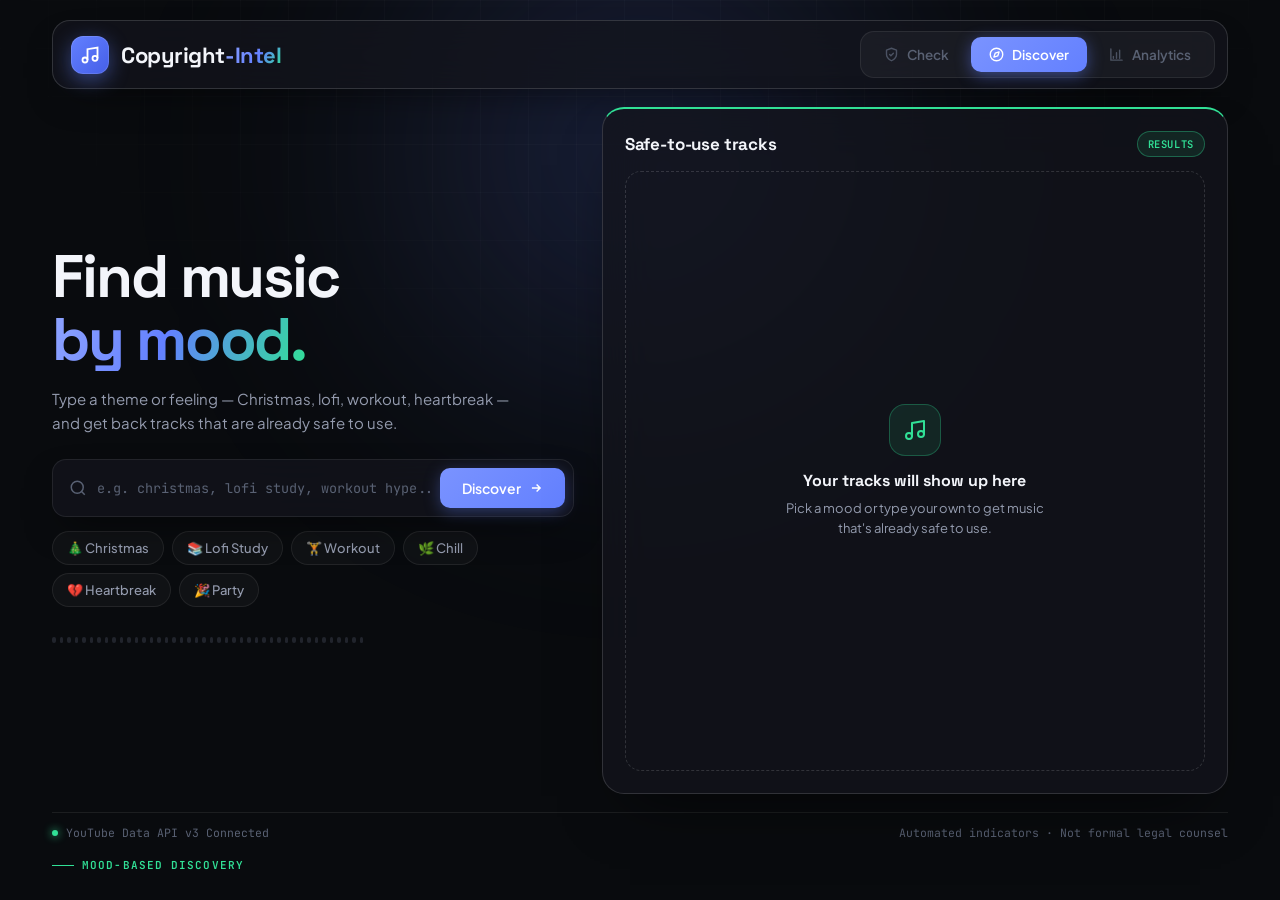
==== commit b0c7224e: "made the results page more refined" ====
--- a/template/discover/discover.html
+++ b/template/discover/discover.html
@@ -107,7 +107,7 @@
       <span class="footer-text">YouTube Data API v3 Connected</span>
     </div>
     <span class="footer-text">Automated indicators · Not formal legal counsel</span>
-  </footer>
+  </footer>    <span class="eyebrow">Mood-based discovery</span>
 </div>
 
 <script src="discover.js"></script>
--- a/template/styles.css
+++ b/template/styles.css
@@ -1354,4 +1354,735 @@
   .page.wide { padding: 14px 16px 32px; }
   .page.wide > .topbar { margin-bottom: 24px; }
   .page-title { margin-bottom: 20px; }
+}
+
+:root {
+  --bg: #090B0E;
+  --surface: rgba(19, 21, 28, 0.75);
+  --surface-sub: rgba(25, 29, 39, 0.55);
+  --surface-hover: rgba(32, 38, 52, 0.7);
+  --line: rgba(255, 255, 255, 0.08);
+  --line-strong: rgba(255, 255, 255, 0.14);
+  --text: #F3F5FA;
+  --text-dim: #949BAE;
+  --text-faint: #596173;
+  --accent: #6380FF;
+  --accent-glow: rgba(99, 128, 255, 0.25);
+  --signal: #31E096;
+  --claim: #FF526C;
+  --verify: #FFAE33;
+}
+
+* { box-sizing: border-box; margin: 0; padding: 0; }
+
+body {
+  background: var(--bg);
+  color: var(--text);
+  font-family: 'Plus Jakarta Sans', -apple-system, sans-serif;
+  min-height: 100vh;
+  position: relative;
+  overflow-x: hidden;
+  -webkit-font-smoothing: antialiased;
+}
+
+.hidden { display: none !important; }
+
+/* Background Canvas */
+.bg-glow {
+  position: fixed;
+  top: -150px;
+  left: 50%;
+  transform: translateX(-50%);
+  width: 850px;
+  height: 600px;
+  background: radial-gradient(circle, var(--accent-glow) 0%, transparent 65%);
+  filter: blur(120px);
+  pointer-events: none;
+  z-index: 0;
+}
+
+.bg-grid {
+  position: fixed;
+  inset: 0;
+  background-image:
+    linear-gradient(to right, rgba(255,255,255,0.02) 1px, transparent 1px),
+    linear-gradient(to bottom, rgba(255,255,255,0.02) 1px, transparent 1px);
+  background-size: 48px 48px;
+  mask-image: radial-gradient(ellipse 70% 60% at 50% 0%, #000 40%, transparent 80%);
+  pointer-events: none;
+  z-index: 0;
+}
+
+.page {
+  position: relative;
+  z-index: 1;
+  max-width: 760px;
+  margin: 0 auto;
+  padding: 88px 24px 64px;
+}
+
+/* Header */
+.header { margin-bottom: 38px; }
+
+.brand-row {
+  display: inline-flex;
+  align-items: center;
+  gap: 10px;
+  padding: 5px 12px 5px 6px;
+  border-radius: 100px;
+  background: rgba(255, 255, 255, 0.03);
+  border: 1px solid var(--line);
+  margin-bottom: 24px;
+}
+
+.logo-box {
+  width: 26px;
+  height: 26px;
+  border-radius: 50%;
+  display: flex;
+  align-items: center;
+  justify-content: center;
+  background: linear-gradient(135deg, var(--accent), #455FE8);
+  color: #fff;
+}
+
+.brand-label {
+  font-family: 'JetBrains Mono', monospace;
+  font-size: 12px;
+  font-weight: 600;
+  letter-spacing: 0.06em;
+  color: var(--text-dim);
+}
+
+.headline {
+  font-family: 'Space Grotesk', sans-serif;
+  font-size: 46px;
+  font-weight: 700;
+  line-height: 1.08;
+  letter-spacing: -0.03em;
+  background: linear-gradient(170deg, #FFFFFF 40%, #A4ADC2 100%);
+  -webkit-background-clip: text;
+  background-clip: text;
+  color: transparent;
+}
+
+.subhead {
+  margin-top: 16px;
+  max-width: 520px;
+  font-size: 15.5px;
+  line-height: 1.6;
+  color: var(--text-dim);
+}
+
+/* Input Bar */
+.input-bar {
+  display: flex;
+  align-items: center;
+  gap: 10px;
+  padding: 8px 8px 8px 16px;
+  border-radius: 14px;
+  background: var(--surface);
+  backdrop-filter: blur(20px);
+  -webkit-backdrop-filter: blur(20px);
+  border: 1px solid var(--line);
+  box-shadow: 0 16px 36px -12px rgba(0,0,0,0.5);
+  transition: all 0.25s ease;
+  margin-bottom: 20px;
+}
+
+.input-bar:focus-within {
+  border-color: var(--accent);
+  box-shadow: 0 0 0 3px rgba(99, 128, 255, 0.18), 0 20px 40px -12px rgba(0,0,0,0.6);
+  transform: translateY(-1px);
+}
+
+.search-icon { color: var(--text-faint); flex-shrink: 0; }
+
+.url-input {
+  flex: 1;
+  background: transparent;
+  border: none;
+  font-family: 'JetBrains Mono', monospace;
+  font-size: 13.5px;
+  color: var(--text);
+  padding: 10px 0;
+  min-width: 0;
+}
+
+.url-input:focus { outline: none; }
+.url-input::placeholder { color: var(--text-faint); }
+
+.check-btn {
+  display: flex;
+  align-items: center;
+  gap: 8px;
+  font-family: 'Plus Jakarta Sans', sans-serif;
+  font-size: 14px;
+  font-weight: 600;
+  padding: 11px 22px;
+  border-radius: 10px;
+  border: none;
+  cursor: pointer;
+  background: linear-gradient(135deg, #7A93FF, var(--accent));
+  color: #FFFFFF;
+  box-shadow: 0 4px 16px rgba(99, 128, 255, 0.35);
+  transition: all 0.2s ease;
+}
+
+.check-btn:hover {
+  transform: translateY(-1px);
+  filter: brightness(1.08);
+  box-shadow: 0 6px 22px rgba(99, 128, 255, 0.45);
+}
+
+.check-btn:active { transform: translateY(0); }
+.check-btn:disabled { opacity: 0.5; cursor: not-allowed; transform: none; }
+
+.error-msg {
+  font-family: 'JetBrains Mono', monospace;
+  font-size: 12px;
+  color: var(--claim);
+  margin-bottom: 20px;
+  padding: 12px 16px;
+  border-radius: 10px;
+  background: rgba(255, 82, 108, 0.08);
+  border: 1px solid rgba(255, 82, 108, 0.25);
+}
+
+/* Waveform Visualizer */
+.waveform {
+  display: flex;
+  align-items: center;
+  gap: 4px;
+  height: 38px;
+  margin-bottom: 28px;
+}
+
+.waveform span {
+  display: block;
+  width: 3.5px;
+  border-radius: 4px;
+  background: var(--text-faint);
+  opacity: 0.3;
+  animation: bounce 1.1s ease-in-out infinite;
+}
+
+.waveform.state-idle span { animation-play-state: paused; height: 6px !important; }
+.waveform.state-claim span { background: var(--claim); opacity: 0.95; }
+.waveform.state-clear span { background: var(--signal); opacity: 0.95; }
+.waveform.state-verify span { background: var(--verify); opacity: 0.95; }
+
+@keyframes bounce {
+  0%, 100% { transform: scaleY(0.25); }
+  50% { transform: scaleY(1); }
+}
+
+/* Results Card */
+.results { animation: slideUp 0.35s cubic-bezier(0.16, 1, 0.3, 1) both; }
+
+@keyframes slideUp {
+  from { opacity: 0; transform: translateY(14px); }
+  to { opacity: 1; transform: translateY(0); }
+}
+
+.result-card {
+  border-radius: 18px;
+  padding: 30px;
+  background: var(--surface);
+  backdrop-filter: blur(20px);
+  -webkit-backdrop-filter: blur(20px);
+  border: 1px solid var(--line);
+  box-shadow: 0 24px 48px -18px rgba(0,0,0,0.6);
+  margin-bottom: 22px;
+}
+
+.result-top {
+  display: flex;
+  align-items: flex-start;
+  justify-content: space-between;
+  gap: 18px;
+  margin-bottom: 22px;
+}
+
+.sub-label {
+  display: block;
+  font-family: 'JetBrains Mono', monospace;
+  font-size: 11px;
+  font-weight: 500;
+  text-transform: uppercase;
+  letter-spacing: 0.08em;
+  color: var(--text-faint);
+  margin-bottom: 4px;
+}
+
+.result-title {
+  font-family: 'Space Grotesk', sans-serif;
+  font-size: 21px;
+  font-weight: 600;
+  letter-spacing: -0.02em;
+  line-height: 1.3;
+}
+
+.result-channel {
+  font-size: 14px;
+  color: var(--text-dim);
+  margin-top: 4px;
+}
+
+.badge {
+  display: inline-flex;
+  align-items: center;
+  gap: 7px;
+  font-family: 'JetBrains Mono', monospace;
+  font-size: 11px;
+  font-weight: 600;
+  letter-spacing: 0.04em;
+  text-transform: uppercase;
+  padding: 7px 14px;
+  border-radius: 100px;
+  white-space: nowrap;
+}
+
+.badge .dot {
+  width: 6px;
+  height: 6px;
+  border-radius: 50%;
+  background: currentColor;
+}
+
+.badge-clear { background: rgba(49, 224, 150, 0.12); color: var(--signal); border: 1px solid rgba(49, 224, 150, 0.28); }
+.badge-verify { background: rgba(255, 174, 51, 0.12); color: var(--verify); border: 1px solid rgba(255, 174, 51, 0.28); }
+.badge-claim { background: rgba(255, 82, 108, 0.12); color: var(--claim); border: 1px solid rgba(255, 82, 108, 0.28); }
+
+/* Verdict Explanation Banner */
+.verdict-banner {
+  display: flex;
+  align-items: flex-start;
+  gap: 12px;
+  padding: 14px 18px;
+  border-radius: 12px;
+  background: rgba(255, 255, 255, 0.03);
+  border: 1px solid var(--line);
+  margin-bottom: 26px;
+}
+
+.verdict-icon {
+  color: var(--accent);
+  flex-shrink: 0;
+  margin-top: 1px;
+}
+
+.verdict-message {
+  font-size: 13.5px;
+  line-height: 1.6;
+  color: var(--text-dim);
+}
+
+/* Uncongested Metadata Grid */
+.meta-grid {
+  display: grid;
+  grid-template-columns: repeat(2, 1fr);
+  gap: 12px;
+}
+
+.meta-item {
+  padding: 14px 16px;
+  border-radius: 12px;
+  background: var(--surface-sub);
+  border: 1px solid var(--line);
+  display: flex;
+  flex-direction: column;
+  gap: 6px;
+}
+
+.meta-item.full-width {
+  grid-column: span 2;
+}
+
+.meta-label {
+  display: flex;
+  align-items: center;
+  gap: 6px;
+  font-family: 'JetBrains Mono', monospace;
+  font-size: 11px;
+  font-weight: 500;
+  color: var(--text-faint);
+  text-transform: uppercase;
+  letter-spacing: 0.04em;
+}
+
+.meta-label svg { color: var(--accent); }
+
+.meta-val {
+  font-size: 13.5px;
+  font-weight: 500;
+  color: var(--text);
+  white-space: nowrap;
+  overflow: hidden;
+  text-overflow: ellipsis;
+}
+
+.meta-val.highlight {
+  color: #B5C4FF;
+  font-weight: 600;
+}
+
+/* Recommendations */
+.recs-header {
+  display: flex;
+  align-items: center;
+  gap: 8px;
+  margin: 32px 0 14px;
+}
+
+.signal-dot {
+  width: 6px;
+  height: 6px;
+  border-radius: 50%;
+  background: var(--signal);
+  box-shadow: 0 0 10px var(--signal);
+}
+
+.recs-heading {
+  font-size: 13px;
+  font-weight: 600;
+  letter-spacing: 0.04em;
+  text-transform: uppercase;
+  color: var(--text-dim);
+}
+
+.recs-list {
+  display: flex;
+  flex-direction: column;
+  gap: 10px;
+}
+
+.rec-row {
+  display: flex;
+  align-items: center;
+  justify-content: space-between;
+  padding: 14px 18px;
+  border-radius: 12px;
+  background: var(--surface);
+  backdrop-filter: blur(16px);
+  border: 1px solid var(--line);
+  text-decoration: none;
+  color: inherit;
+  transition: all 0.2s ease;
+}
+
+.rec-row:hover {
+  background: var(--surface-hover);
+  border-color: var(--line-strong);
+  transform: translateX(4px);
+}
+
+.rec-info {
+  display: flex;
+  align-items: center;
+  gap: 14px;
+  min-width: 0;
+}
+
+.rec-info svg { color: var(--signal); flex-shrink: 0; }
+
+.rec-title {
+  font-size: 14px;
+  font-weight: 500;
+  white-space: nowrap;
+  overflow: hidden;
+  text-overflow: ellipsis;
+}
+
+.rec-channel {
+  font-family: 'JetBrains Mono', monospace;
+  font-size: 11.5px;
+  color: var(--text-faint);
+  margin-top: 2px;
+}
+
+.rec-free-tag {
+  font-family: 'JetBrains Mono', monospace;
+  font-size: 10.5px;
+  font-weight: 600;
+  padding: 4px 10px;
+  border-radius: 6px;
+  background: rgba(49, 224, 150, 0.1);
+  color: var(--signal);
+  border: 1px solid rgba(49, 224, 150, 0.22);
+}
+
+/* Footer */
+.footer {
+  margin-top: 72px;
+  padding-top: 24px;
+  border-top: 1px solid var(--line);
+  display: flex;
+  align-items: center;
+  justify-content: space-between;
+  flex-wrap: wrap;
+  gap: 12px;
+}
+
+.footer-status {
+  display: flex;
+  align-items: center;
+  gap: 8px;
+}
+
+.pulse-dot {
+  width: 6px;
+  height: 6px;
+  border-radius: 50%;
+  background: var(--signal);
+  box-shadow: 0 0 8px var(--signal);
+}
+
+.footer-text {
+  font-family: 'JetBrains Mono', monospace;
+  font-size: 11.5px;
+  color: var(--text-faint);
+}
+
+@media (max-width: 580px) {
+  .headline { font-size: 34px; }
+  .meta-grid { grid-template-columns: 1fr; }
+  .meta-item.full-width { grid-column: span 1; }
+  .result-top { flex-direction: column; }
+}
+
+
+.top-nav {
+  display: flex;
+  align-items: center;
+  justify-content: space-between;
+  margin-bottom: 32px;
+}
+
+.back-link {
+  display: inline-flex;
+  align-items: center;
+  gap: 8px;
+  font-family: 'JetBrains Mono', monospace;
+  font-size: 12.5px;
+  color: var(--text-dim);
+  text-decoration: none;
+  padding: 8px 14px;
+  border-radius: 8px;
+  background: var(--surface);
+  border: 1px solid var(--line);
+  transition: all 0.2s ease;
+}
+
+.back-link:hover {
+  color: var(--text);
+  border-color: var(--accent);
+  background: var(--surface-hover);
+  transform: translateX(-2px);
+}
+
+.brand-pill {
+  font-family: 'JetBrains Mono', monospace;
+  font-size: 11px;
+  color: var(--accent);
+  background: rgba(99, 128, 255, 0.12);
+  border: 1px solid rgba(99, 128, 255, 0.25);
+  padding: 4px 10px;
+  border-radius: 6px;
+  text-transform: uppercase;
+  letter-spacing: 0.05em;
+}
+
+.waveform.state-active span {
+  background: var(--accent);
+  opacity: 0.9;
+}
+
+
+/* ==========================================================================
+   RESULTS PAGE: one-screen split layout (this page only)
+   Navbar (.topbar) is shared with Check / Discover / Analytics.
+   Left: track overview, verdict, metadata.  Right: copyright-free alternatives.
+   ========================================================================== */
+
+.page.results-page {
+  max-width: 1240px;
+  padding: 20px 32px 14px;
+  min-height: 100vh;
+  display: flex;
+  flex-direction: column;
+  gap: 18px;
+}
+
+.results-split {
+  flex: 1;
+  min-height: 0;
+  display: grid;
+  grid-template-columns: 1.1fr 1fr;
+  gap: 28px;
+  align-items: stretch;
+}
+
+/* Shared panel shell */
+.results-page .rp {
+  position: relative;
+  display: flex;
+  flex-direction: column;
+  min-width: 0;
+  min-height: 0;
+  padding: 24px;
+  border-radius: 22px;
+  background: var(--surface);
+  backdrop-filter: blur(24px);
+  -webkit-backdrop-filter: blur(24px);
+  border: 1px solid var(--line-strong);
+  box-shadow: 0 30px 60px -28px rgba(0,0,0,0.65);
+  overflow: hidden;
+  animation: slideUp 0.45s cubic-bezier(0.16, 1, 0.3, 1) backwards;
+}
+.results-page .recs-panel { animation-delay: 0.08s; border-top: 2px solid var(--signal); }
+
+/* ---------- Left: verdict panel, themed by verdict ---------- */
+.verdict-panel { --v: var(--accent); border-top: 2px solid var(--v); }
+.verdict-panel[data-verdict="clear"]  { --v: var(--signal); }
+.verdict-panel[data-verdict="verify"] { --v: var(--verify); }
+.verdict-panel[data-verdict="claim"]  { --v: var(--claim); }
+
+.verdict-panel::before {
+  content: "";
+  position: absolute;
+  top: -140px; right: -140px;
+  width: 360px; height: 360px;
+  background: radial-gradient(circle, color-mix(in srgb, var(--v) 20%, transparent), transparent 65%);
+  pointer-events: none;
+}
+.verdict-panel > * { position: relative; }
+
+.verdict-panel .eyebrow { color: var(--v); margin-bottom: 10px; }
+.verdict-panel .eyebrow::before { background: var(--v); }
+
+.results-page .result-title {
+  font-size: clamp(22px, 3.6vh, 32px);
+  line-height: 1.2;
+  letter-spacing: -0.025em;
+  display: -webkit-box;
+  -webkit-line-clamp: 2;
+  -webkit-box-orient: vertical;
+  overflow: hidden;
+}
+.results-page .result-channel { margin-top: 6px; }
+
+/* Verdict hero: icon + badge + explanation */
+.verdict-hero {
+  display: flex;
+  align-items: center;
+  gap: 16px;
+  margin-top: 18px;
+  padding: 16px 18px;
+  border-radius: 16px;
+  background: color-mix(in srgb, var(--v) 8%, transparent);
+  border: 1px solid color-mix(in srgb, var(--v) 28%, transparent);
+}
+.vh-icon {
+  width: 46px; height: 46px;
+  flex-shrink: 0;
+  border-radius: 14px;
+  display: flex; align-items: center; justify-content: center;
+  color: var(--v);
+  background: color-mix(in srgb, var(--v) 14%, transparent);
+  border: 1px solid color-mix(in srgb, var(--v) 35%, transparent);
+  box-shadow: 0 0 24px -6px var(--v);
+}
+.vh-body { min-width: 0; display: flex; flex-direction: column; align-items: flex-start; gap: 8px; }
+.verdict-hero .verdict-message { line-height: 1.5; }
+
+/* Metadata */
+.results-page .meta-grid { margin-top: 14px; flex: 1; align-content: start; gap: 10px; }
+.results-page .meta-item { padding: 12px 14px; }
+.results-page .meta-item:hover { border-color: var(--line-strong); background: var(--surface-hover); }
+
+/* Actions */
+.rp-actions { display: flex; gap: 10px; margin-top: 16px; }
+.rp-actions .check-btn {
+  flex: 1;
+  justify-content: center;
+  padding: 15px 22px;
+  font-size: 15px;
+  text-decoration: none;
+}
+
+/* ---------- Right: alternatives panel ---------- */
+.panel-sub { font-size: 12.5px; color: var(--text-dim); margin-top: 2px; }
+.recs-panel .panel-head { margin-bottom: 16px; }
+
+#recsWrap:not(.hidden) { display: flex; flex-direction: column; flex: 1; min-height: 0; }
+#recsList { flex: 1; min-height: 0; overflow-y: auto; padding-right: 4px; }
+#recsList::-webkit-scrollbar { width: 6px; }
+#recsList::-webkit-scrollbar-thumb { background: var(--line-strong); border-radius: 6px; }
+
+/* Alternatives spread evenly down the panel (rows grow up to a cap, the rest is shared as space) */
+.recs-panel .recs-list { justify-content: space-evenly; }
+.recs-panel .rec-row {
+  flex: 1 0 64px;
+  max-height: 104px;
+  padding: 12px 16px;
+  gap: 12px;
+  animation: slideUp 0.4s cubic-bezier(0.16, 1, 0.3, 1) backwards;
+}
+.recs-panel .rec-info { flex: 1; min-width: 0; }
+.recs-panel .rec-info > div { min-width: 0; }
+.recs-panel .rec-free-tag { flex-shrink: 0; }
+
+.rec-play {
+  width: 36px; height: 36px;
+  flex-shrink: 0;
+  border-radius: 50%;
+  display: flex; align-items: center; justify-content: center;
+  color: var(--signal);
+  background: rgba(49,224,150,0.1);
+  border: 1px solid rgba(49,224,150,0.28);
+  transition: all 0.2s ease;
+}
+.rec-play svg { margin-left: 2px; }
+.rec-row:hover .rec-play { background: var(--signal); }
+.rec-info .rec-play svg,
+.rec-row:hover .rec-play svg { color: inherit; }
+.rec-row:hover .rec-play { color: #07110D; }
+
+.results-page .footer { margin-top: 0; padding-top: 12px; }
+
+/* Short laptop screens: tighten so everything still fits */
+@media (min-width: 961px) and (max-height: 760px) {
+  .page.results-page { gap: 12px; padding-top: 14px; }
+  .results-page .rp { padding: 18px; }
+  .verdict-hero { margin-top: 12px; padding: 12px 14px; }
+  .vh-icon { width: 38px; height: 38px; }
+  .results-page .meta-grid { margin-top: 10px; gap: 8px; }
+  .results-page .meta-item { padding: 9px 12px; gap: 4px; }
+  .rp-actions { margin-top: 12px; }
+  .recs-panel .panel-head { margin-bottom: 12px; }
+  .recs-panel .rec-row { padding: 9px 12px; }
+}
+
+/* Desktop: lock to one screen, no page scrolling */
+@media (min-width: 961px) {
+  .page.results-page {
+    height: 100vh !important;
+    height: 100dvh !important;
+    overflow: hidden !important;
+  }
+}
+
+/* Tablet / phone: stack and scroll normally */
+@media (max-width: 960px) {
+  .results-split { grid-template-columns: 1fr; gap: 20px; }
+  .recs-panel { min-height: 280px; }
+  #recsList { max-height: 460px; }
+}
+@media (max-width: 640px) {
+  .page.results-page { padding: 14px 16px; }
+  .results-page .rp { padding: 18px; }
+  .verdict-hero { flex-direction: column; align-items: flex-start; }
+  .rp-actions { flex-direction: column; }
+  .recs-panel .rec-free-tag { display: none; }
 }
